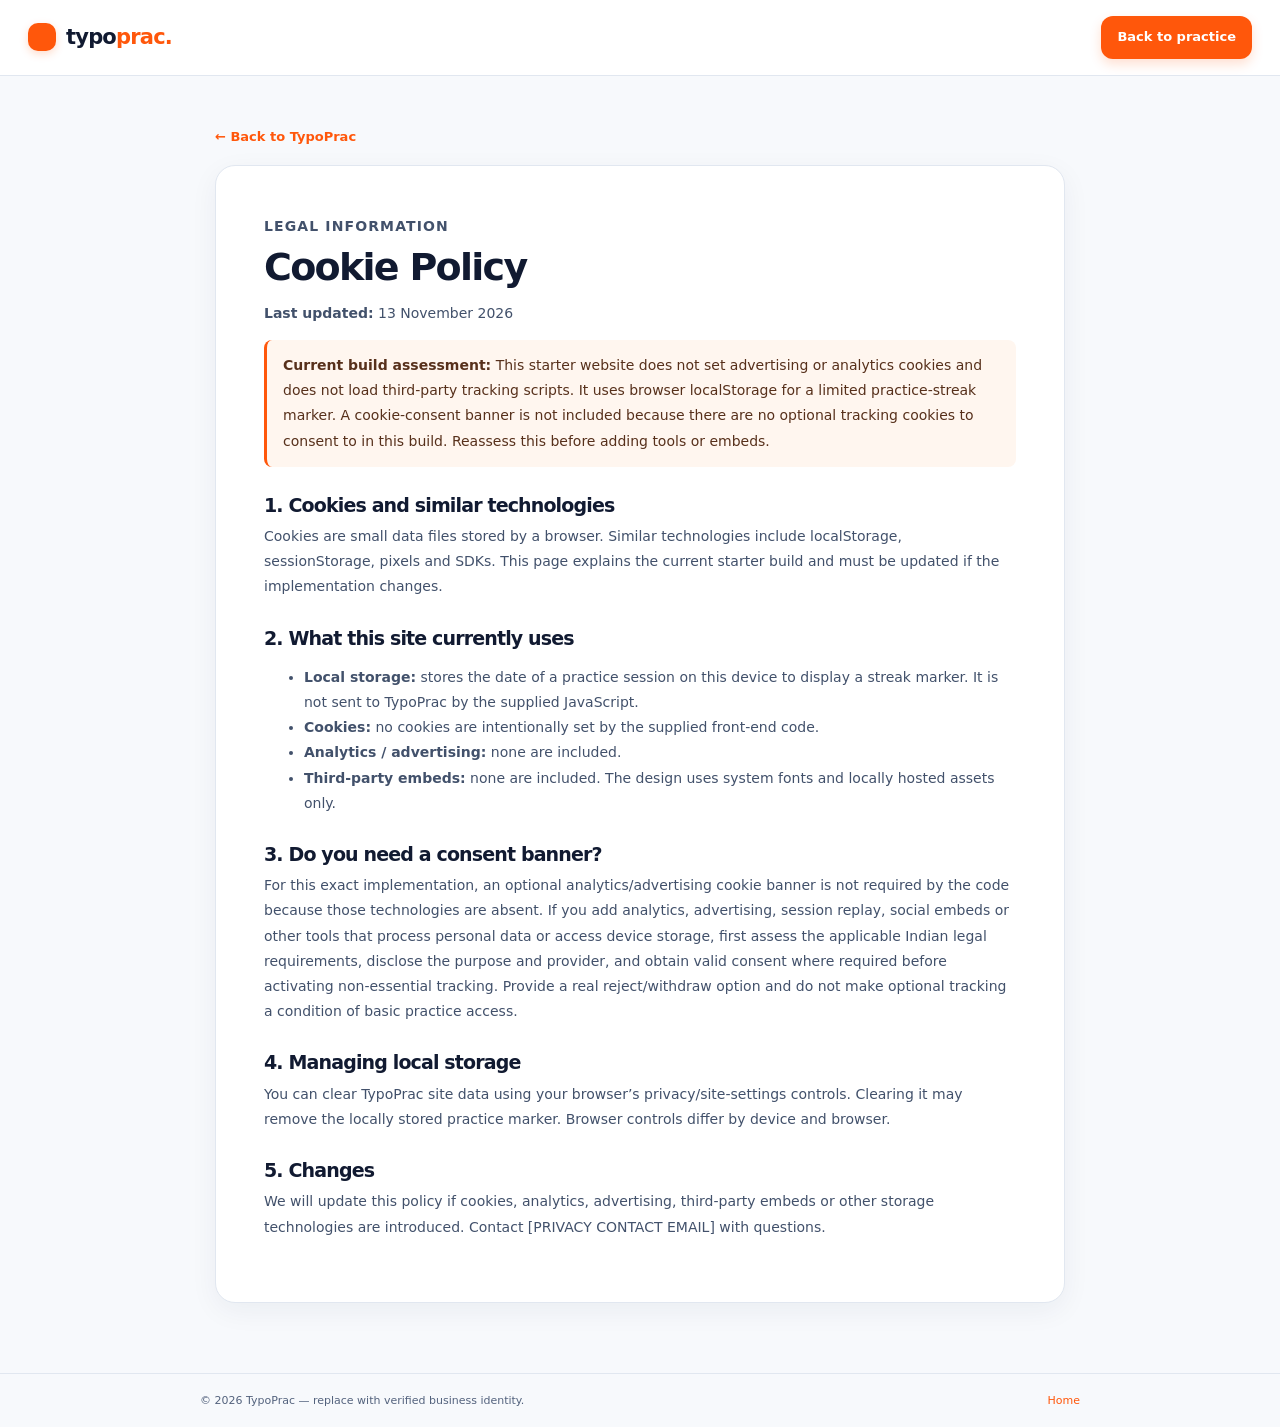
==== cookies.html @ a3bff286 "13 nov" ====
<!doctype html>
<html lang="en"><head><meta charset="utf-8"><meta name="viewport" content="width=device-width, initial-scale=1"><meta name="theme-color" content="#f7f9fc"><title>Cookie Policy — TypoPrac</title><link rel="stylesheet" href="css/styles.css"></head><body>
<header class="site-header"><div class="nav-wrap"><a class="brand" href="index.html"><span class="brand-mark" aria-hidden="true"></span><span>typo<span class="brand-orange">prac.</span></span></a><a class="button button-primary button-small" href="index.html#practice">Back to practice</a></div></header>
<main class="legal-main"><a class="legal-back" href="index.html">← Back to TypoPrac</a><article class="legal-card"><p class="eyebrow">Legal information</p><h1>Cookie Policy</h1><p><strong>Last updated:</strong> 13 November 2026</p>
<p class="legal-warning"><strong>Current build assessment:</strong> This starter website does not set advertising or analytics cookies and does not load third-party tracking scripts. It uses browser localStorage for a limited practice-streak marker. A cookie-consent banner is not included because there are no optional tracking cookies to consent to in this build. Reassess this before adding tools or embeds.</p>
<h2>1. Cookies and similar technologies</h2><p>Cookies are small data files stored by a browser. Similar technologies include localStorage, sessionStorage, pixels and SDKs. This page explains the current starter build and must be updated if the implementation changes.</p>
<h2>2. What this site currently uses</h2><ul><li><strong>Local storage:</strong> stores the date of a practice session on this device to display a streak marker. It is not sent to TypoPrac by the supplied JavaScript.</li><li><strong>Cookies:</strong> no cookies are intentionally set by the supplied front-end code.</li><li><strong>Analytics / advertising:</strong> none are included.</li><li><strong>Third-party embeds:</strong> none are included. The design uses system fonts and locally hosted assets only.</li></ul>
<h2>3. Do you need a consent banner?</h2><p>For this exact implementation, an optional analytics/advertising cookie banner is not required by the code because those technologies are absent. If you add analytics, advertising, session replay, social embeds or other tools that process personal data or access device storage, first assess the applicable Indian legal requirements, disclose the purpose and provider, and obtain valid consent where required before activating non-essential tracking. Provide a real reject/withdraw option and do not make optional tracking a condition of basic practice access.</p>
<h2>4. Managing local storage</h2><p>You can clear TypoPrac site data using your browser’s privacy/site-settings controls. Clearing it may remove the locally stored practice marker. Browser controls differ by device and browser.</p>
<h2>5. Changes</h2><p>We will update this policy if cookies, analytics, advertising, third-party embeds or other storage technologies are introduced. Contact [PRIVACY CONTACT EMAIL] with questions.</p></article></main>
<footer class="site-footer"><div class="footer-bottom"><span>© <span id="year">2026</span> TypoPrac — replace with verified business identity.</span><a href="index.html">Home</a></div></footer></body></html>
---- css/styles.css ----
:root{--ink:#111a31;--muted:#53627d;--orange:#ff570b;--orange-dark:#e94b05;--page:#f7f9fc;--surface:#fff;--line:#e1e7f0;--shadow:0 8px 28px rgba(22,37,66,.055);--radius:18px}
*{box-sizing:border-box}
html{scroll-behavior:smooth;scroll-padding-top:100px}
body{margin:0;background:var(--page);color:var(--ink);font-family:Inter,ui-sans-serif,system-ui,-apple-system,"Segoe UI",sans-serif;line-height:1.55}
a{color:inherit;text-decoration:none}
button,input,textarea{font:inherit}
button,a,input,textarea{outline-offset:3px}
:focus-visible{outline:3px solid #245fcb;outline-offset:3px}.quote-card:focus-within{outline:3px solid #245fcb;outline-offset:3px}
.skip-link{position:absolute;left:12px;top:-60px;background:#fff;padding:10px 14px;border-radius:8px;z-index:1000}.skip-link:focus{top:12px}
.sr-only{position:absolute;width:1px;height:1px;padding:0;margin:-1px;overflow:hidden;clip:rect(0,0,0,0);white-space:nowrap;border:0}
.site-header{height:76px;position:sticky;top:0;z-index:50;background:rgba(255,255,255,.96);backdrop-filter:blur(12px);border-bottom:1px solid var(--line)}
.nav-wrap{max-width:1500px;height:100%;margin:auto;padding:0 28px;display:flex;align-items:center;justify-content:space-between;gap:28px}
.brand{display:inline-flex;align-items:center;gap:10px;font-weight:900;font-size:21px;letter-spacing:-.8px;white-space:nowrap}.brand-mark{width:28px;height:28px;background:var(--orange);border-radius:10px;box-shadow:0 3px 8px #ff570b35}.brand-orange{color:var(--orange)}
.primary-nav{display:flex;align-items:center;gap:26px;font-size:13px;font-weight:650;color:#26334d}.primary-nav a:hover,.login-link:hover{color:var(--orange)}
.nav-actions{display:flex;align-items:center;gap:20px;font-size:13px;font-weight:700}.menu-toggle{display:none;background:#fff;border:1px solid var(--line);border-radius:10px;width:42px;height:42px;padding:10px;cursor:pointer}.menu-toggle span{display:block;height:2px;background:var(--ink);margin:4px 0;border-radius:4px}
.button{display:inline-flex;align-items:center;justify-content:center;gap:9px;border-radius:12px;padding:12px 18px;font-size:13px;font-weight:750;border:1px solid transparent;cursor:pointer;transition:transform .18s ease,box-shadow .18s ease,background .18s ease}.button:hover{transform:translateY(-1px)}.button-primary{background:var(--orange);color:white;box-shadow:0 5px 12px #ff570b30}.button-primary:hover{background:var(--orange-dark)}.button-outline{background:#fff;border-color:var(--line);color:var(--ink)}.button-small{padding:10px 15px}.button-large{padding:15px 25px}
.section-shell{width:min(100% - 40px,880px);margin-inline:auto}
.hero{padding-top:62px;padding-bottom:48px}.hero-heading{text-align:center;margin-bottom:30px}.eyebrow{display:block;color:var(--orange);font-size:11px;font-weight:800;letter-spacing:.08em;text-transform:uppercase;margin:0 0 7px}
h1,h2,h3,p{margin-top:0}h1,h2{letter-spacing:-.045em;line-height:1.12}h1{font-size:clamp(29px,4vw,42px);margin-bottom:12px;font-weight:900}.hero-subtitle{color:var(--muted);font-size:14px;margin:0}
.typing-area{max-width:690px;margin:auto}.stats-pills{display:flex;justify-content:flex-end;gap:9px;margin-bottom:10px}.stat-pill{display:inline-flex;align-items:center;gap:7px;background:#fff;border:1px solid var(--line);border-radius:99px;padding:5px 12px;font-size:11px;color:var(--muted)}.stat-pill i{width:6px;height:6px;border-radius:50%;background:var(--orange)}.stat-pill strong{color:var(--ink)}
.quote-card{background:#fff;border:1px solid var(--line);border-radius:22px;min-height:150px;padding:28px 34px;box-shadow:var(--shadow);position:relative}.quote-card p{font:600 20px/1.65 ui-monospace,SFMono-Regular,Consolas,monospace;letter-spacing:-.025em;margin:0;color:#17213a;min-height:66px}.quote-card p .correct{color:#16834a}.quote-card p .incorrect{color:#c62b2b;background:#ffe9e9;border-radius:3px}.quote-card p .current{border-bottom:2px solid var(--orange)}
#typing-input{position:absolute;inset:0;width:100%;height:100%;opacity:0;resize:none;cursor:text;border:0;pointer-events:auto}.typing-help{text-align:center;color:var(--muted);font:12px ui-monospace,monospace;margin:13px 0 20px}.typing-help kbd{font:inherit;border:1px solid var(--line);padding:3px 7px;border-radius:6px;background:#fff}
.typing-controls{display:flex;justify-content:center;flex-wrap:wrap;gap:10px}
.content-section{padding:12px 0 28px}.section-title{margin-bottom:18px}.section-title h2{font-size:clamp(25px,3.2vw,32px);margin:0 0 5px;font-weight:900}.section-note{font-size:12px;color:var(--muted);margin:8px 0 0}
.sandbox-card,.feature-card,.analytics-card,.leader-row,.achievement,.about-card,.cta-card{background:var(--surface);border:1px solid var(--line);box-shadow:var(--shadow)}
.sandbox-card{border-radius:16px;padding:22px 24px;display:flex;align-items:center;justify-content:space-between;gap:20px;margin-bottom:16px}.feature-icon{width:40px;height:40px;display:grid;place-items:center;border:1px solid var(--line);border-radius:11px;color:var(--orange);font-size:19px;margin-bottom:14px}.sandbox-card h3,.feature-card h3{font-size:14px;margin:0 0 5px}.sandbox-card p,.feature-card p{font-size:12px;color:var(--muted);margin:0 0 14px}.text-link{color:var(--orange);font-size:12px;font-weight:750}.feature-grid{display:grid;grid-template-columns:repeat(3,1fr);gap:16px}.feature-card{border-radius:16px;padding:20px;min-width:0}.choice-row{display:flex;flex-wrap:wrap;gap:6px;margin-top:22px}.choice{background:#fff;border:1px solid var(--line);border-radius:7px;padding:5px 10px;color:var(--ink);font-size:11px;font-weight:700;cursor:pointer}.choice.active,.choice[aria-pressed=true].active{background:var(--orange);color:#fff;border-color:var(--orange)}.custom-input{width:100%;height:38px;border:1px solid #cbd6e5;border-radius:10px;padding:0 12px;font-size:11px;margin-top:7px}.custom-submit{display:inline-block;margin-top:8px;background:none;border:0;padding:0;cursor:pointer}
.analytics-card{border-radius:20px;padding:24px 26px}.analytics-head{display:flex;justify-content:space-between;align-items:center;gap:12px}.analytics-head h3{font-size:16px;margin:0}.keyboard{border:1px solid var(--line);border-radius:14px;padding:14px;margin-top:8px;display:grid;gap:6px}.key-row{display:flex;gap:5px;justify-content:center}.key{min-width:0;flex:1;height:31px;border:1px solid #d8e0ec;border-radius:6px;display:grid;place-items:center;background:#fff;box-shadow:0 2px 0 #e5eaf1;font:10px ui-monospace,monospace;color:#26334d}.key-wide{flex:1.8}.key-space{flex:6}.key.expected{background:var(--orange);color:#fff;border-color:var(--orange);box-shadow:0 3px 8px #ff570b45}
.analytics-bottom{display:grid;grid-template-columns:1fr 1fr 1fr;gap:18px;margin-top:20px;align-items:center}.analytics-bottom>div{min-width:0}.mini-label{display:block;color:var(--muted);font-size:10px;font-weight:800;text-transform:uppercase;letter-spacing:.06em;margin-bottom:8px}.trend-line{height:22px;width:90px;display:inline-block;position:relative;vertical-align:middle;margin-right:10px}.trend-line:before{content:"";position:absolute;left:3px;right:4px;top:12px;height:3px;background:var(--orange);transform:rotate(-13deg);border-radius:9px}.analytics-bottom strong{font-size:12px}.big-number{font-size:23px!important}.progress-track{height:8px;background:#edf1f6;border-radius:99px;overflow:hidden;margin:8px 0}.progress-track span{display:block;width:0;height:100%;background:var(--orange);transition:width .2s}
.leaderboard-list{display:grid;gap:8px}.leader-row{border-radius:15px;min-height:75px;padding:13px 18px;display:flex;align-items:center;gap:13px}.rank{font-size:12px;font-weight:800;width:24px;height:24px;border:1px solid var(--line);border-radius:50%;display:grid;place-items:center}.avatar{width:34px;height:34px;border-radius:50%;display:grid;place-items:center;font-weight:800;color:#fff;font-size:13px}.avatar-one{background:#536d9d}.avatar-two{background:#a46c50}.avatar-three{background:#607d70}.leader-name{display:grid;gap:1px;flex:1}.leader-name strong{font-size:12px}.leader-name small,.leader-stat small{font-size:10px;color:var(--muted)}.leader-stat{text-align:center;min-width:62px;display:grid}.leader-stat strong{font-size:13px}.medal{color:var(--orange);font-size:18px}
.streak-grid{display:grid;grid-template-columns:repeat(4,1fr);gap:10px}.streak-day{background:#fff;border:1px solid var(--line);border-radius:13px;min-height:95px;display:grid;justify-items:center;align-content:center;gap:5px;box-shadow:var(--shadow)}.streak-day small{font-size:9px;color:var(--muted);font-weight:800}.streak-day span{font-size:20px}.streak-day strong{font-size:10px}.streak-day.done{border-color:#ffb58f;background:#fffaf7}
.achievement-grid{display:grid;grid-template-columns:repeat(3,1fr);gap:12px;margin-top:16px}.achievement{border-radius:14px;padding:16px;display:grid;position:relative;gap:3px}.achievement strong{font-size:12px}.achievement span{font-size:10px;color:var(--muted);padding-right:20px}.achievement b{position:absolute;right:15px;top:22px;color:var(--orange);font-size:20px}
.cta-card{margin-top:12px;margin-bottom:0;border-radius:22px;text-align:center;padding:38px 20px}.cta-card h2{font-size:32px;margin:0 0 6px}.cta-card h3{font-size:18px;margin-bottom:20px}.about-card{margin-top:0;margin-bottom:40px;padding:28px;border-radius:18px}.about-card h2{font-size:13px;letter-spacing:.07em}.about-card>p{font-size:12px;color:var(--muted);line-height:1.8}.footer-link-grid{border-top:1px solid var(--line);padding-top:22px;margin-top:20px;display:grid;grid-template-columns:repeat(4,1fr);gap:20px}.footer-link-grid>div{display:grid;align-content:start;gap:7px}.footer-link-grid h3{font-size:10px;text-transform:uppercase;margin:0 0 4px}.footer-link-grid a,.footer-link-grid span{font-size:11px;color:var(--muted)}.footer-link-grid a:hover{color:var(--orange)}.business-placeholder{line-height:1.5}.site-footer{border-top:1px solid var(--line);padding:18px 20px}.footer-bottom{width:min(100%,880px);margin:auto;display:flex;justify-content:space-between;gap:20px;color:var(--muted);font-size:11px}.footer-bottom a{color:var(--orange)}
/* Legal pages */
.legal-main{width:min(100% - 40px,850px);margin:48px auto 70px}.legal-card{background:#fff;border:1px solid var(--line);border-radius:20px;padding:clamp(22px,5vw,48px);box-shadow:var(--shadow)}.legal-card h1{font-size:clamp(28px,4vw,38px)}.legal-card h2{font-size:19px;margin:28px 0 8px}.legal-card p,.legal-card li{color:#42516b;font-size:14px;line-height:1.8}.legal-card .legal-warning{background:#fff6ef;border-left:3px solid var(--orange);padding:13px 16px;border-radius:8px;color:#57301b}.legal-back{display:inline-block;margin-bottom:18px;color:var(--orange);font-weight:700;font-size:13px}
@media(max-width:900px){.nav-wrap{gap:15px;padding:0 20px}.primary-nav{gap:14px;font-size:12px}.section-shell{width:min(100% - 32px,820px)}}
@media(max-width:700px){.site-header{height:68px}.nav-wrap{padding:0 16px}.menu-toggle{display:block;margin-left:auto}.nav-actions{gap:10px}.nav-actions .login-link{display:none}.primary-nav{display:none;position:absolute;top:67px;left:12px;right:12px;background:#fff;border:1px solid var(--line);border-radius:14px;padding:14px;box-shadow:var(--shadow);align-items:stretch;gap:0}.primary-nav.open{display:grid}.primary-nav a{padding:12px;border-bottom:1px solid #f0f2f6}.primary-nav a:last-child{border:0}.hero{padding-top:42px}.feature-grid{grid-template-columns:1fr 1fr}.feature-card:last-child{grid-column:1/-1}.analytics-card{padding:18px 14px}.analytics-head{align-items:flex-start;flex-direction:column}.analytics-bottom{grid-template-columns:1fr 1fr}.analytics-bottom>div:last-child{grid-column:1/-1}.footer-link-grid{grid-template-columns:1fr 1fr}}
@media(max-width:480px){.section-shell{width:calc(100% - 28px)}.brand{font-size:19px}.nav-actions .button{padding:9px 10px;font-size:11px}.hero{padding-top:34px;padding-bottom:35px}.hero-heading{margin-bottom:22px}.hero-subtitle{font-size:12px}.quote-card{padding:20px 18px;min-height:142px}.quote-card p{font-size:16px}.typing-controls{display:grid;grid-template-columns:1fr 1fr}.typing-controls .button:first-child{grid-column:1/-1}.typing-controls .button{padding:11px 9px;font-size:11px}.feature-grid{grid-template-columns:1fr}.feature-card:last-child{grid-column:auto}.sandbox-card{align-items:flex-start;flex-direction:column}.analytics-bottom{grid-template-columns:1fr 1fr}.keyboard{padding:8px 5px;gap:5px}.key-row{gap:3px}.key{height:27px;font-size:8px;border-radius:4px}.key-wide{flex:1.5}.key-space{flex:3}.streak-grid{grid-template-columns:repeat(2,1fr)}.achievement-grid{grid-template-columns:1fr}.leader-row{gap:8px;padding:12px 10px}.leader-stat{min-width:48px}.leader-stat small{font-size:9px}.leader-name strong{font-size:10px}.leader-name small{font-size:9px}.avatar{width:29px;height:29px}.rank{width:21px;height:21px;font-size:10px}.medal{display:none}.cta-card{padding:30px 15px}.cta-card h2{font-size:26px}.about-card{padding:20px}.footer-link-grid{gap:18px 12px}.footer-bottom{font-size:10px}.legal-main{width:calc(100% - 24px);margin:28px auto 45px}}
@media(prefers-reduced-motion:reduce){*,*::before,*::after{scroll-behavior:auto!important;transition:none!important;animation:none!important}}
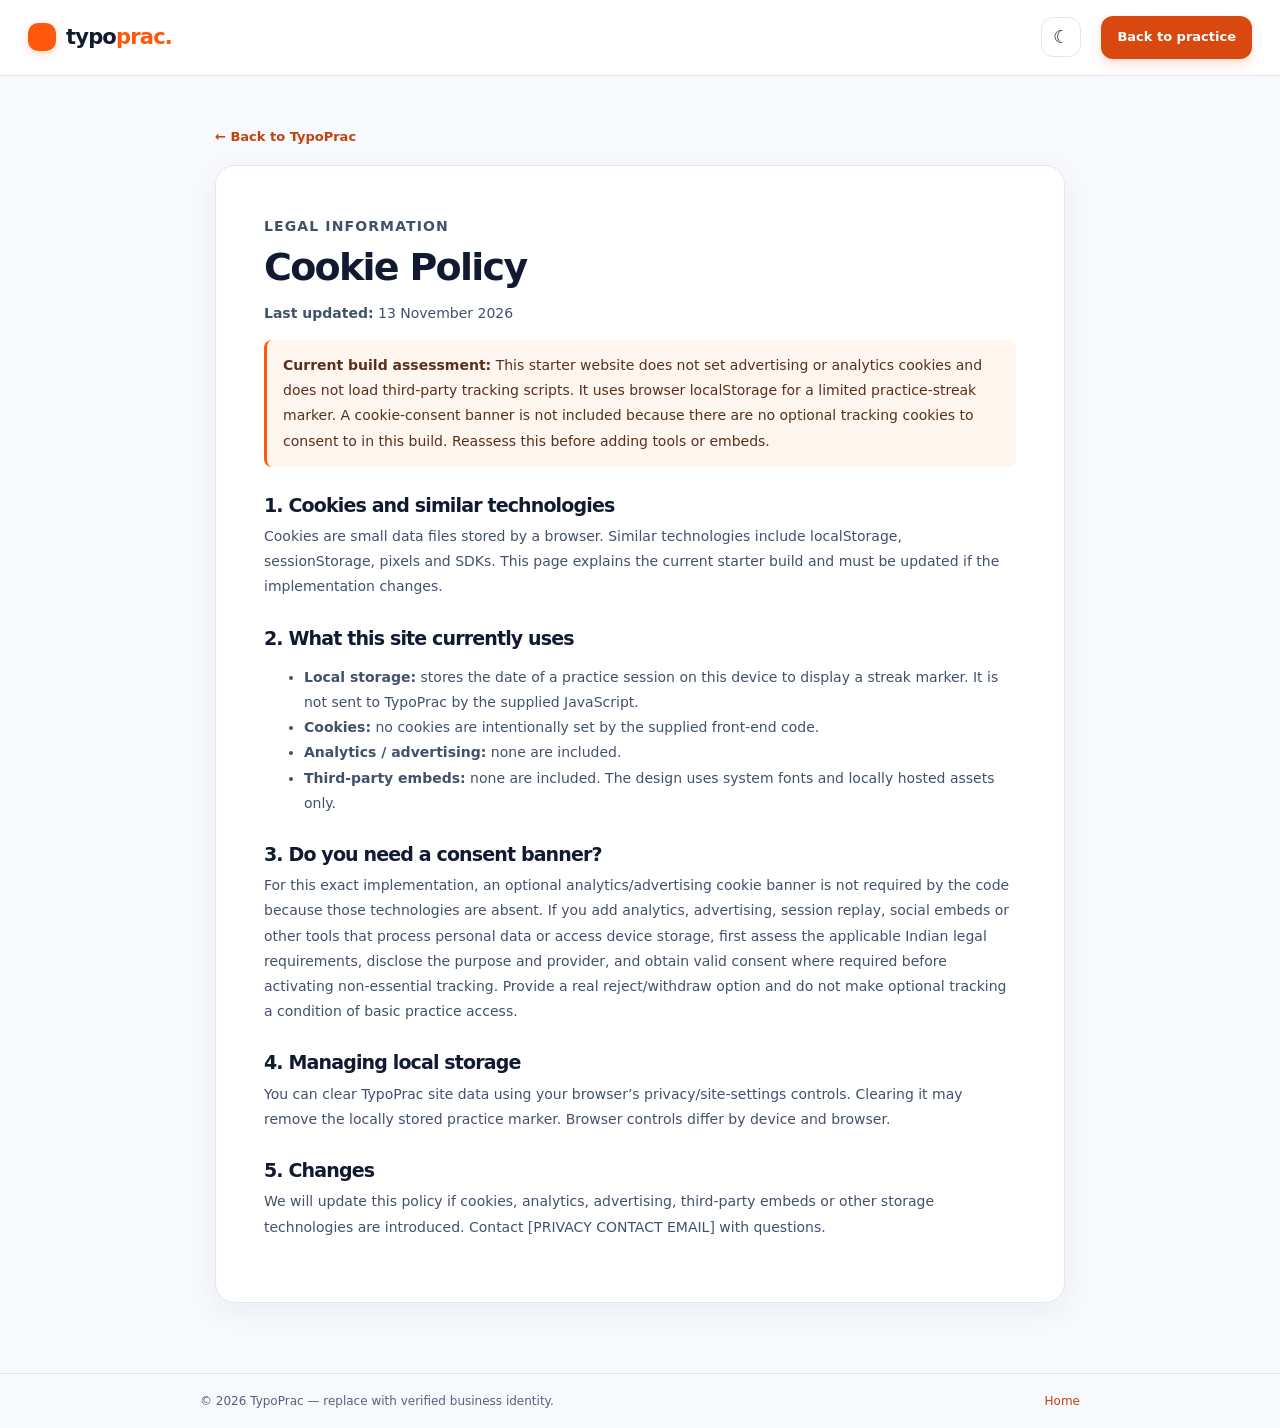
==== commit 1f00b92a: "13 nov" ====
--- a/cookies.html
+++ b/cookies.html
@@ -1,11 +1,68 @@
 <!doctype html>
-<html lang="en"><head><meta charset="utf-8"><meta name="viewport" content="width=device-width, initial-scale=1"><meta name="theme-color" content="#f7f9fc"><title>Cookie Policy — TypoPrac</title><link rel="stylesheet" href="css/styles.css"></head><body>
-<header class="site-header"><div class="nav-wrap"><a class="brand" href="index.html"><span class="brand-mark" aria-hidden="true"></span><span>typo<span class="brand-orange">prac.</span></span></a><a class="button button-primary button-small" href="index.html#practice">Back to practice</a></div></header>
-<main class="legal-main"><a class="legal-back" href="index.html">← Back to TypoPrac</a><article class="legal-card"><p class="eyebrow">Legal information</p><h1>Cookie Policy</h1><p><strong>Last updated:</strong> 13 November 2026</p>
-<p class="legal-warning"><strong>Current build assessment:</strong> This starter website does not set advertising or analytics cookies and does not load third-party tracking scripts. It uses browser localStorage for a limited practice-streak marker. A cookie-consent banner is not included because there are no optional tracking cookies to consent to in this build. Reassess this before adding tools or embeds.</p>
-<h2>1. Cookies and similar technologies</h2><p>Cookies are small data files stored by a browser. Similar technologies include localStorage, sessionStorage, pixels and SDKs. This page explains the current starter build and must be updated if the implementation changes.</p>
-<h2>2. What this site currently uses</h2><ul><li><strong>Local storage:</strong> stores the date of a practice session on this device to display a streak marker. It is not sent to TypoPrac by the supplied JavaScript.</li><li><strong>Cookies:</strong> no cookies are intentionally set by the supplied front-end code.</li><li><strong>Analytics / advertising:</strong> none are included.</li><li><strong>Third-party embeds:</strong> none are included. The design uses system fonts and locally hosted assets only.</li></ul>
-<h2>3. Do you need a consent banner?</h2><p>For this exact implementation, an optional analytics/advertising cookie banner is not required by the code because those technologies are absent. If you add analytics, advertising, session replay, social embeds or other tools that process personal data or access device storage, first assess the applicable Indian legal requirements, disclose the purpose and provider, and obtain valid consent where required before activating non-essential tracking. Provide a real reject/withdraw option and do not make optional tracking a condition of basic practice access.</p>
-<h2>4. Managing local storage</h2><p>You can clear TypoPrac site data using your browser’s privacy/site-settings controls. Clearing it may remove the locally stored practice marker. Browser controls differ by device and browser.</p>
-<h2>5. Changes</h2><p>We will update this policy if cookies, analytics, advertising, third-party embeds or other storage technologies are introduced. Contact [PRIVACY CONTACT EMAIL] with questions.</p></article></main>
-<footer class="site-footer"><div class="footer-bottom"><span>© <span id="year">2026</span> TypoPrac — replace with verified business identity.</span><a href="index.html">Home</a></div></footer></body></html>+<html lang="en">
+
+<head>
+    <meta charset="utf-8">
+    <meta name="viewport" content="width=device-width, initial-scale=1">
+    <meta name="theme-color" content="#f7f9fc">
+    <title>Cookie Policy — TypoPrac</title>
+    <link rel="stylesheet" href="css/styles.css">
+    <meta name="color-scheme" content="light dark">
+    <script>(function () { var t = null; try { t = localStorage.getItem("typoprac-theme") } catch (e) { } if (t !== "dark" && t !== "light") t = window.matchMedia && matchMedia("(prefers-color-scheme: dark)").matches ? "dark" : "light"; document.documentElement.setAttribute("data-theme", t) })();</script>
+</head>
+
+<body>
+    <header class="site-header">
+        <div class="nav-wrap"><a class="brand" href="index.html"><span class="brand-mark"
+                    aria-hidden="true"></span><span>typo<span class="brand-orange">prac.</span></span></a>
+            <div class="nav-actions"><button class="theme-toggle" id="theme-toggle" type="button" aria-pressed="false"
+                    aria-label="Switch to dark mode"><span aria-hidden="true">☾</span></button><a
+                    class="button button-primary button-small" href="index.html#practice">Back to practice</a></div>
+        </div>
+    </header>
+    <main class="legal-main"><a class="legal-back" href="index.html">← Back to TypoPrac</a>
+        <article class="legal-card">
+            <p class="eyebrow">Legal information</p>
+            <h1>Cookie Policy</h1>
+            <p><strong>Last updated:</strong> 13 November 2026</p>
+            <p class="legal-warning"><strong>Current build assessment:</strong> This starter website does not set
+                advertising or analytics cookies and does not load third-party tracking scripts. It uses browser
+                localStorage for a limited practice-streak marker. A cookie-consent banner is not included because there
+                are no optional tracking cookies to consent to in this build. Reassess this before adding tools or
+                embeds.</p>
+            <h2>1. Cookies and similar technologies</h2>
+            <p>Cookies are small data files stored by a browser. Similar technologies include localStorage,
+                sessionStorage, pixels and SDKs. This page explains the current starter build and must be updated if the
+                implementation changes.</p>
+            <h2>2. What this site currently uses</h2>
+            <ul>
+                <li><strong>Local storage:</strong> stores the date of a practice session on this device to display a
+                    streak marker. It is not sent to TypoPrac by the supplied JavaScript.</li>
+                <li><strong>Cookies:</strong> no cookies are intentionally set by the supplied front-end code.</li>
+                <li><strong>Analytics / advertising:</strong> none are included.</li>
+                <li><strong>Third-party embeds:</strong> none are included. The design uses system fonts and locally
+                    hosted assets only.</li>
+            </ul>
+            <h2>3. Do you need a consent banner?</h2>
+            <p>For this exact implementation, an optional analytics/advertising cookie banner is not required by the
+                code because those technologies are absent. If you add analytics, advertising, session replay, social
+                embeds or other tools that process personal data or access device storage, first assess the applicable
+                Indian legal requirements, disclose the purpose and provider, and obtain valid consent where required
+                before activating non-essential tracking. Provide a real reject/withdraw option and do not make optional
+                tracking a condition of basic practice access.</p>
+            <h2>4. Managing local storage</h2>
+            <p>You can clear TypoPrac site data using your browser’s privacy/site-settings controls. Clearing it may
+                remove the locally stored practice marker. Browser controls differ by device and browser.</p>
+            <h2>5. Changes</h2>
+            <p>We will update this policy if cookies, analytics, advertising, third-party embeds or other storage
+                technologies are introduced. Contact [PRIVACY CONTACT EMAIL] with questions.</p>
+        </article>
+    </main>
+    <footer class="site-footer">
+        <div class="footer-bottom"><span>© <span id="year">2026</span> TypoPrac — replace with verified business
+                identity.</span><a href="index.html">Home</a></div>
+    </footer>
+    <script>(function () { var r = document.documentElement, b = document.getElementById("theme-toggle"); function a(t) { r.setAttribute("data-theme", t); var m = document.querySelector('meta[name="theme-color"]'); if (m) m.setAttribute("content", t === "dark" ? "#12161f" : "#f7f9fc"); b.setAttribute("aria-pressed", String(t === "dark")); b.setAttribute("aria-label", t === "dark" ? "Switch to light mode" : "Switch to dark mode"); b.firstElementChild.textContent = t === "dark" ? "☀" : "☾" } a(r.getAttribute("data-theme") === "dark" ? "dark" : "light"); b.addEventListener("click", function () { var n = r.getAttribute("data-theme") === "dark" ? "light" : "dark"; a(n); try { localStorage.setItem("typoprac-theme", n) } catch (e) { } }) })();</script>
+</body>
+
+</html>
--- a/css/styles.css
+++ b/css/styles.css
@@ -1,38 +1,184 @@
-:root{--ink:#111a31;--muted:#53627d;--orange:#ff570b;--orange-dark:#e94b05;--page:#f7f9fc;--surface:#fff;--line:#e1e7f0;--shadow:0 8px 28px rgba(22,37,66,.055);--radius:18px}
+:root{--ink:#111a31;--muted:#53627d;--orange:#ff570b;--orange-dark:#e94b05;--orange-text:#c2410c;--orange-btn:#d9480f;--orange-btn-hover:#bf3f0b;--page:#f7f9fc;--surface:#fff;--line:#e1e7f0;--shadow:0 8px 28px rgba(22,37,66,.055);--radius:18px}
 *{box-sizing:border-box}
+[hidden]{display:none!important}
 html{scroll-behavior:smooth;scroll-padding-top:100px}
 body{margin:0;background:var(--page);color:var(--ink);font-family:Inter,ui-sans-serif,system-ui,-apple-system,"Segoe UI",sans-serif;line-height:1.55}
 a{color:inherit;text-decoration:none}
 button,input,textarea{font:inherit}
 button,a,input,textarea{outline-offset:3px}
-:focus-visible{outline:3px solid #245fcb;outline-offset:3px}.quote-card:focus-within{outline:3px solid #245fcb;outline-offset:3px}
-.skip-link{position:absolute;left:12px;top:-60px;background:#fff;padding:10px 14px;border-radius:8px;z-index:1000}.skip-link:focus{top:12px}
+:focus-visible{outline:3px solid #245fcb;outline-offset:3px}
+.quote-card:focus-within{outline:3px solid #245fcb;outline-offset:3px}
+.skip-link{position:absolute;left:12px;top:-60px;background:#fff;padding:10px 14px;border-radius:8px;z-index:1000}
+.skip-link:focus{top:12px}
 .sr-only{position:absolute;width:1px;height:1px;padding:0;margin:-1px;overflow:hidden;clip:rect(0,0,0,0);white-space:nowrap;border:0}
 .site-header{height:76px;position:sticky;top:0;z-index:50;background:rgba(255,255,255,.96);backdrop-filter:blur(12px);border-bottom:1px solid var(--line)}
 .nav-wrap{max-width:1500px;height:100%;margin:auto;padding:0 28px;display:flex;align-items:center;justify-content:space-between;gap:28px}
-.brand{display:inline-flex;align-items:center;gap:10px;font-weight:900;font-size:21px;letter-spacing:-.8px;white-space:nowrap}.brand-mark{width:28px;height:28px;background:var(--orange);border-radius:10px;box-shadow:0 3px 8px #ff570b35}.brand-orange{color:var(--orange)}
-.primary-nav{display:flex;align-items:center;gap:26px;font-size:13px;font-weight:650;color:#26334d}.primary-nav a:hover,.login-link:hover{color:var(--orange)}
-.nav-actions{display:flex;align-items:center;gap:20px;font-size:13px;font-weight:700}.menu-toggle{display:none;background:#fff;border:1px solid var(--line);border-radius:10px;width:42px;height:42px;padding:10px;cursor:pointer}.menu-toggle span{display:block;height:2px;background:var(--ink);margin:4px 0;border-radius:4px}
-.button{display:inline-flex;align-items:center;justify-content:center;gap:9px;border-radius:12px;padding:12px 18px;font-size:13px;font-weight:750;border:1px solid transparent;cursor:pointer;transition:transform .18s ease,box-shadow .18s ease,background .18s ease}.button:hover{transform:translateY(-1px)}.button-primary{background:var(--orange);color:white;box-shadow:0 5px 12px #ff570b30}.button-primary:hover{background:var(--orange-dark)}.button-outline{background:#fff;border-color:var(--line);color:var(--ink)}.button-small{padding:10px 15px}.button-large{padding:15px 25px}
+.brand{display:inline-flex;align-items:center;gap:10px;font-weight:900;font-size:21px;letter-spacing:-.8px;white-space:nowrap}
+.brand-mark{width:28px;height:28px;background:var(--orange);border-radius:10px;box-shadow:0 3px 8px #ff570b35}
+.brand-orange{color:var(--orange)}
+.primary-nav{display:flex;align-items:center;gap:26px;font-size:13px;font-weight:650;color:#26334d}
+.primary-nav a:hover,.login-link:hover{color:var(--orange-text)}
+.nav-actions{display:flex;align-items:center;gap:20px;font-size:13px;font-weight:700}
+.menu-toggle{display:none;background:#fff;border:1px solid var(--line);border-radius:10px;width:42px;height:42px;padding:10px;cursor:pointer}
+.menu-toggle span{display:block;height:2px;background:var(--ink);margin:4px 0;border-radius:4px}
+.theme-toggle{width:40px;height:40px;display:grid;place-items:center;padding:0;border:1px solid var(--line);border-radius:12px;background:var(--surface);color:var(--ink);font-size:18px;line-height:1;cursor:pointer}
+.theme-toggle:hover{border-color:var(--orange);color:var(--orange-text)}
+.button{display:inline-flex;align-items:center;justify-content:center;gap:9px;border-radius:12px;padding:12px 18px;font-size:13px;font-weight:750;border:1px solid transparent;cursor:pointer;transition:transform .18s ease,box-shadow .18s ease,background .18s ease}
+.button:hover{transform:translateY(-1px)}
+.button-primary{background:var(--orange-btn);color:#fff;box-shadow:0 5px 12px #ff570b30}
+.button-primary:hover{background:var(--orange-btn-hover)}
+.button-outline{background:#fff;border-color:var(--line);color:var(--ink)}
+.button-small{padding:10px 15px}
+.button-large{padding:15px 25px}
 .section-shell{width:min(100% - 40px,880px);margin-inline:auto}
-.hero{padding-top:62px;padding-bottom:48px}.hero-heading{text-align:center;margin-bottom:30px}.eyebrow{display:block;color:var(--orange);font-size:11px;font-weight:800;letter-spacing:.08em;text-transform:uppercase;margin:0 0 7px}
-h1,h2,h3,p{margin-top:0}h1,h2{letter-spacing:-.045em;line-height:1.12}h1{font-size:clamp(29px,4vw,42px);margin-bottom:12px;font-weight:900}.hero-subtitle{color:var(--muted);font-size:14px;margin:0}
-.typing-area{max-width:690px;margin:auto}.stats-pills{display:flex;justify-content:flex-end;gap:9px;margin-bottom:10px}.stat-pill{display:inline-flex;align-items:center;gap:7px;background:#fff;border:1px solid var(--line);border-radius:99px;padding:5px 12px;font-size:11px;color:var(--muted)}.stat-pill i{width:6px;height:6px;border-radius:50%;background:var(--orange)}.stat-pill strong{color:var(--ink)}
-.quote-card{background:#fff;border:1px solid var(--line);border-radius:22px;min-height:150px;padding:28px 34px;box-shadow:var(--shadow);position:relative}.quote-card p{font:600 20px/1.65 ui-monospace,SFMono-Regular,Consolas,monospace;letter-spacing:-.025em;margin:0;color:#17213a;min-height:66px}.quote-card p .correct{color:#16834a}.quote-card p .incorrect{color:#c62b2b;background:#ffe9e9;border-radius:3px}.quote-card p .current{border-bottom:2px solid var(--orange)}
-#typing-input{position:absolute;inset:0;width:100%;height:100%;opacity:0;resize:none;cursor:text;border:0;pointer-events:auto}.typing-help{text-align:center;color:var(--muted);font:12px ui-monospace,monospace;margin:13px 0 20px}.typing-help kbd{font:inherit;border:1px solid var(--line);padding:3px 7px;border-radius:6px;background:#fff}
+.hero{padding-top:62px;padding-bottom:48px}
+.hero-heading{text-align:center;margin-bottom:30px}
+.eyebrow{display:block;color:var(--orange-text);font-size:11px;font-weight:800;letter-spacing:.08em;text-transform:uppercase;margin:0 0 7px}
+h1,h2,h3,p{margin-top:0}
+h1,h2{letter-spacing:-.045em;line-height:1.12}
+h1{font-size:clamp(29px,4vw,42px);margin-bottom:12px;font-weight:900}
+.hero-subtitle{color:var(--muted);font-size:14px;margin:0}
+.typing-area{max-width:690px;margin:auto}
+.stats-pills{display:flex;justify-content:flex-end;gap:9px;margin-bottom:10px}
+.stat-pill{display:inline-flex;align-items:center;gap:7px;background:#fff;border:1px solid var(--line);border-radius:99px;padding:5px 12px;font-size:12px;color:var(--muted)}
+.stat-pill i{width:6px;height:6px;border-radius:50%;background:var(--orange)}
+.stat-pill strong{color:var(--ink)}
+.quote-card{background:#fff;border:1px solid var(--line);border-radius:22px;min-height:150px;padding:28px 34px;box-shadow:var(--shadow);position:relative}
+.quote-card p{font:600 20px/1.65 ui-monospace,SFMono-Regular,Consolas,monospace;letter-spacing:-.025em;margin:0;color:#17213a;min-height:66px}
+.quote-card p .correct{color:#16834a}
+.quote-card p .incorrect{color:#c62b2b;background:#ffe9e9;border-radius:3px}
+.quote-card p .current{border-bottom:2px solid var(--orange)}
+#typing-input{position:absolute;inset:0;width:100%;height:100%;opacity:0;resize:none;cursor:text;border:0;pointer-events:auto}
+.typing-help{text-align:center;color:var(--muted);font:12px ui-monospace,monospace;margin:13px 0 20px}
+.typing-help kbd{font:inherit;border:1px solid var(--line);padding:3px 7px;border-radius:6px;background:#fff}
 .typing-controls{display:flex;justify-content:center;flex-wrap:wrap;gap:10px}
-.content-section{padding:12px 0 28px}.section-title{margin-bottom:18px}.section-title h2{font-size:clamp(25px,3.2vw,32px);margin:0 0 5px;font-weight:900}.section-note{font-size:12px;color:var(--muted);margin:8px 0 0}
-.sandbox-card,.feature-card,.analytics-card,.leader-row,.achievement,.about-card,.cta-card{background:var(--surface);border:1px solid var(--line);box-shadow:var(--shadow)}
-.sandbox-card{border-radius:16px;padding:22px 24px;display:flex;align-items:center;justify-content:space-between;gap:20px;margin-bottom:16px}.feature-icon{width:40px;height:40px;display:grid;place-items:center;border:1px solid var(--line);border-radius:11px;color:var(--orange);font-size:19px;margin-bottom:14px}.sandbox-card h3,.feature-card h3{font-size:14px;margin:0 0 5px}.sandbox-card p,.feature-card p{font-size:12px;color:var(--muted);margin:0 0 14px}.text-link{color:var(--orange);font-size:12px;font-weight:750}.feature-grid{display:grid;grid-template-columns:repeat(3,1fr);gap:16px}.feature-card{border-radius:16px;padding:20px;min-width:0}.choice-row{display:flex;flex-wrap:wrap;gap:6px;margin-top:22px}.choice{background:#fff;border:1px solid var(--line);border-radius:7px;padding:5px 10px;color:var(--ink);font-size:11px;font-weight:700;cursor:pointer}.choice.active,.choice[aria-pressed=true].active{background:var(--orange);color:#fff;border-color:var(--orange)}.custom-input{width:100%;height:38px;border:1px solid #cbd6e5;border-radius:10px;padding:0 12px;font-size:11px;margin-top:7px}.custom-submit{display:inline-block;margin-top:8px;background:none;border:0;padding:0;cursor:pointer}
-.analytics-card{border-radius:20px;padding:24px 26px}.analytics-head{display:flex;justify-content:space-between;align-items:center;gap:12px}.analytics-head h3{font-size:16px;margin:0}.keyboard{border:1px solid var(--line);border-radius:14px;padding:14px;margin-top:8px;display:grid;gap:6px}.key-row{display:flex;gap:5px;justify-content:center}.key{min-width:0;flex:1;height:31px;border:1px solid #d8e0ec;border-radius:6px;display:grid;place-items:center;background:#fff;box-shadow:0 2px 0 #e5eaf1;font:10px ui-monospace,monospace;color:#26334d}.key-wide{flex:1.8}.key-space{flex:6}.key.expected{background:var(--orange);color:#fff;border-color:var(--orange);box-shadow:0 3px 8px #ff570b45}
-.analytics-bottom{display:grid;grid-template-columns:1fr 1fr 1fr;gap:18px;margin-top:20px;align-items:center}.analytics-bottom>div{min-width:0}.mini-label{display:block;color:var(--muted);font-size:10px;font-weight:800;text-transform:uppercase;letter-spacing:.06em;margin-bottom:8px}.trend-line{height:22px;width:90px;display:inline-block;position:relative;vertical-align:middle;margin-right:10px}.trend-line:before{content:"";position:absolute;left:3px;right:4px;top:12px;height:3px;background:var(--orange);transform:rotate(-13deg);border-radius:9px}.analytics-bottom strong{font-size:12px}.big-number{font-size:23px!important}.progress-track{height:8px;background:#edf1f6;border-radius:99px;overflow:hidden;margin:8px 0}.progress-track span{display:block;width:0;height:100%;background:var(--orange);transition:width .2s}
-.leaderboard-list{display:grid;gap:8px}.leader-row{border-radius:15px;min-height:75px;padding:13px 18px;display:flex;align-items:center;gap:13px}.rank{font-size:12px;font-weight:800;width:24px;height:24px;border:1px solid var(--line);border-radius:50%;display:grid;place-items:center}.avatar{width:34px;height:34px;border-radius:50%;display:grid;place-items:center;font-weight:800;color:#fff;font-size:13px}.avatar-one{background:#536d9d}.avatar-two{background:#a46c50}.avatar-three{background:#607d70}.leader-name{display:grid;gap:1px;flex:1}.leader-name strong{font-size:12px}.leader-name small,.leader-stat small{font-size:10px;color:var(--muted)}.leader-stat{text-align:center;min-width:62px;display:grid}.leader-stat strong{font-size:13px}.medal{color:var(--orange);font-size:18px}
-.streak-grid{display:grid;grid-template-columns:repeat(4,1fr);gap:10px}.streak-day{background:#fff;border:1px solid var(--line);border-radius:13px;min-height:95px;display:grid;justify-items:center;align-content:center;gap:5px;box-shadow:var(--shadow)}.streak-day small{font-size:9px;color:var(--muted);font-weight:800}.streak-day span{font-size:20px}.streak-day strong{font-size:10px}.streak-day.done{border-color:#ffb58f;background:#fffaf7}
-.achievement-grid{display:grid;grid-template-columns:repeat(3,1fr);gap:12px;margin-top:16px}.achievement{border-radius:14px;padding:16px;display:grid;position:relative;gap:3px}.achievement strong{font-size:12px}.achievement span{font-size:10px;color:var(--muted);padding-right:20px}.achievement b{position:absolute;right:15px;top:22px;color:var(--orange);font-size:20px}
-.cta-card{margin-top:12px;margin-bottom:0;border-radius:22px;text-align:center;padding:38px 20px}.cta-card h2{font-size:32px;margin:0 0 6px}.cta-card h3{font-size:18px;margin-bottom:20px}.about-card{margin-top:0;margin-bottom:40px;padding:28px;border-radius:18px}.about-card h2{font-size:13px;letter-spacing:.07em}.about-card>p{font-size:12px;color:var(--muted);line-height:1.8}.footer-link-grid{border-top:1px solid var(--line);padding-top:22px;margin-top:20px;display:grid;grid-template-columns:repeat(4,1fr);gap:20px}.footer-link-grid>div{display:grid;align-content:start;gap:7px}.footer-link-grid h3{font-size:10px;text-transform:uppercase;margin:0 0 4px}.footer-link-grid a,.footer-link-grid span{font-size:11px;color:var(--muted)}.footer-link-grid a:hover{color:var(--orange)}.business-placeholder{line-height:1.5}.site-footer{border-top:1px solid var(--line);padding:18px 20px}.footer-bottom{width:min(100%,880px);margin:auto;display:flex;justify-content:space-between;gap:20px;color:var(--muted);font-size:11px}.footer-bottom a{color:var(--orange)}
+.result-card{margin-top:22px;padding:22px;border:1px solid var(--line);border-radius:18px;background:var(--surface);box-shadow:var(--shadow);text-align:center}
+.result-card:focus{outline:3px solid #245fcb;outline-offset:3px}
+.result-card h2{font-size:18px;margin:0 0 14px}
+.result-grid{display:grid;grid-template-columns:repeat(4,1fr);gap:12px}
+.result-grid div{display:grid;gap:2px}
+.result-grid strong{font-size:26px;letter-spacing:-.03em}
+.result-card p{color:var(--muted);font-size:13px;margin:14px 0}
+.result-actions{display:flex;justify-content:center;flex-wrap:wrap;gap:10px}
+.content-section{padding:12px 0 28px}
+.section-title{margin-bottom:18px}
+.section-title h2{font-size:clamp(25px,3.2vw,32px);margin:0 0 5px;font-weight:900}
+.section-note{font-size:13px;color:var(--muted);margin:8px 0 0}
+.feature-card,.analytics-card,.leader-row,.achievement,.about-card,.cta-card{background:var(--surface);border:1px solid var(--line);box-shadow:var(--shadow)}
+.feature-icon{width:40px;height:40px;display:grid;place-items:center;border:1px solid var(--line);border-radius:11px;color:var(--orange);font-size:19px;margin-bottom:14px}
+.feature-card h3{font-size:14px;margin:0 0 5px}
+.feature-card p{font-size:13px;color:var(--muted);margin:0 0 14px}
+.text-link{color:var(--orange-text);font-size:12px;font-weight:750}
+.feature-grid{display:grid;grid-template-columns:repeat(3,1fr);gap:16px}
+.feature-card{border-radius:16px;padding:20px;min-width:0}
+.choice-row{display:flex;flex-wrap:wrap;gap:6px;margin-top:22px}
+.choice{background:#fff;border:1px solid var(--line);border-radius:7px;padding:5px 10px;color:var(--ink);font-size:12px;font-weight:700;cursor:pointer}
+.choice.active,.choice[aria-pressed=true].active{background:var(--orange-btn);color:#fff;border-color:var(--orange-btn)}
+.custom-input{width:100%;height:38px;border:1px solid #cbd6e5;border-radius:10px;padding:0 12px;font-size:13px;margin-top:7px}
+.custom-submit{display:inline-block;margin-top:8px;background:none;border:0;padding:0;cursor:pointer}
+.analytics-card{border-radius:20px;padding:24px 26px}
+.analytics-head{display:flex;justify-content:space-between;align-items:center;gap:12px}
+.analytics-head h3{font-size:16px;margin:0}
+.keyboard{border:1px solid var(--line);border-radius:14px;padding:14px;margin-top:8px;display:grid;gap:6px}
+.key-row{display:flex;gap:5px;justify-content:center}
+.key{min-width:0;flex:1;height:31px;border:1px solid #d8e0ec;border-radius:6px;display:grid;place-items:center;background:#fff;box-shadow:0 2px 0 #e5eaf1;font:10px ui-monospace,monospace;color:#26334d}
+.key-wide{flex:1.8}
+.key-space{flex:6}
+.key.expected{background:var(--orange);color:#fff;border-color:var(--orange);box-shadow:0 3px 8px #ff570b45}
+.analytics-bottom{display:grid;grid-template-columns:1fr 1fr 1fr;gap:18px;margin-top:20px;align-items:center}
+.analytics-bottom>div{min-width:0}
+.mini-label{display:block;color:var(--muted);font-size:11px;font-weight:800;text-transform:uppercase;letter-spacing:.06em;margin-bottom:8px}
+.analytics-bottom strong{font-size:12px}
+.big-number{font-size:23px!important}
+.progress-track{height:8px;background:#edf1f6;border-radius:99px;overflow:hidden;margin:8px 0}
+.progress-track span{display:block;width:0;height:100%;background:var(--orange);transition:width .2s}
+.leaderboard-list{display:grid;gap:8px}
+.leader-row{border-radius:15px;min-height:75px;padding:13px 18px;display:flex;align-items:center;gap:13px}
+.leader-you{border-color:#ffb58f}
+.rank{font-size:12px;font-weight:800;width:24px;height:24px;border:1px solid var(--line);border-radius:50%;display:grid;place-items:center}
+.avatar{width:34px;height:34px;border-radius:50%;display:grid;place-items:center;font-weight:800;color:#fff;font-size:13px}
+.avatar-one{background:#536d9d}
+.avatar-two{background:#a46c50}
+.avatar-three{background:#607d70}
+.avatar-you{background:var(--orange-btn)}
+.leader-name{display:grid;gap:1px;flex:1}
+.leader-name strong{font-size:12px}
+.leader-name small,.leader-stat small{font-size:11px;color:var(--muted)}
+.leader-stat{text-align:center;min-width:62px;display:grid}
+.leader-stat strong{font-size:13px}
+.medal{color:var(--orange-text);font-size:18px}
+.streak-summary{font-size:14px;font-weight:650;margin:0 0 14px}
+.streak-grid{display:grid;grid-template-columns:repeat(4,1fr);gap:10px}
+.streak-day{background:#fff;border:1px solid var(--line);border-radius:13px;min-height:95px;display:grid;justify-items:center;align-content:center;gap:5px;box-shadow:var(--shadow)}
+.streak-day small{font-size:11px;color:var(--muted);font-weight:800}
+.streak-day span{font-size:20px}
+.streak-day strong{font-size:12px}
+.streak-day.done{border-color:#ffb58f;background:#fffaf7}
+.achievement-grid{display:grid;grid-template-columns:repeat(3,1fr);gap:12px;margin-top:16px}
+.achievement{border-radius:14px;padding:16px;display:grid;position:relative;gap:3px}
+.achievement strong{font-size:12px}
+.achievement span{font-size:12px;color:var(--muted);padding-right:20px}
+.achievement b{position:absolute;right:15px;top:22px;color:var(--orange-text);font-size:20px}
+.achievement:not(.unlocked) b{opacity:.35}
+.achievement.unlocked{border-color:#ffb58f;background:#fffaf7}
+.cta-card{margin-top:12px;margin-bottom:0;border-radius:22px;text-align:center;padding:38px 20px}
+.cta-card h2{font-size:32px;margin:0 0 6px}
+.cta-card h3{font-size:18px;margin-bottom:20px}
+.about-card{margin-top:0;margin-bottom:40px;padding:28px;border-radius:18px}
+.about-card h2{font-size:13px;letter-spacing:.07em}
+.about-card>p{font-size:12px;color:var(--muted);line-height:1.8}
+.footer-link-grid{border-top:1px solid var(--line);padding-top:22px;margin-top:20px;display:grid;grid-template-columns:repeat(4,1fr);gap:20px}
+.footer-link-grid>div{display:grid;align-content:start;gap:7px}
+.footer-link-grid h3{font-size:10px;text-transform:uppercase;margin:0 0 4px}
+.footer-link-grid a,.footer-link-grid span{font-size:12px;color:var(--muted)}
+.footer-link-grid a:hover{color:var(--orange-text)}
+.business-placeholder{line-height:1.5}
+.site-footer{border-top:1px solid var(--line);padding:18px 20px}
+.footer-bottom{width:min(100%,880px);margin:auto;display:flex;justify-content:space-between;gap:20px;color:var(--muted);font-size:12px}
+.footer-bottom a{color:var(--orange-text)}
 /* Legal pages */
-.legal-main{width:min(100% - 40px,850px);margin:48px auto 70px}.legal-card{background:#fff;border:1px solid var(--line);border-radius:20px;padding:clamp(22px,5vw,48px);box-shadow:var(--shadow)}.legal-card h1{font-size:clamp(28px,4vw,38px)}.legal-card h2{font-size:19px;margin:28px 0 8px}.legal-card p,.legal-card li{color:#42516b;font-size:14px;line-height:1.8}.legal-card .legal-warning{background:#fff6ef;border-left:3px solid var(--orange);padding:13px 16px;border-radius:8px;color:#57301b}.legal-back{display:inline-block;margin-bottom:18px;color:var(--orange);font-weight:700;font-size:13px}
+.legal-main{width:min(100% - 40px,850px);margin:48px auto 70px}
+.legal-card{background:#fff;border:1px solid var(--line);border-radius:20px;padding:clamp(22px,5vw,48px);box-shadow:var(--shadow)}
+.legal-card h1{font-size:clamp(28px,4vw,38px)}
+.legal-card h2{font-size:19px;margin:28px 0 8px}
+.legal-card p,.legal-card li{color:#42516b;font-size:14px;line-height:1.8}
+.legal-card .legal-warning{background:#fff6ef;border-left:3px solid var(--orange);padding:13px 16px;border-radius:8px;color:#57301b}
+.legal-back{display:inline-block;margin-bottom:18px;color:var(--orange-text);font-weight:700;font-size:13px}
 @media(max-width:900px){.nav-wrap{gap:15px;padding:0 20px}.primary-nav{gap:14px;font-size:12px}.section-shell{width:min(100% - 32px,820px)}}
-@media(max-width:700px){.site-header{height:68px}.nav-wrap{padding:0 16px}.menu-toggle{display:block;margin-left:auto}.nav-actions{gap:10px}.nav-actions .login-link{display:none}.primary-nav{display:none;position:absolute;top:67px;left:12px;right:12px;background:#fff;border:1px solid var(--line);border-radius:14px;padding:14px;box-shadow:var(--shadow);align-items:stretch;gap:0}.primary-nav.open{display:grid}.primary-nav a{padding:12px;border-bottom:1px solid #f0f2f6}.primary-nav a:last-child{border:0}.hero{padding-top:42px}.feature-grid{grid-template-columns:1fr 1fr}.feature-card:last-child{grid-column:1/-1}.analytics-card{padding:18px 14px}.analytics-head{align-items:flex-start;flex-direction:column}.analytics-bottom{grid-template-columns:1fr 1fr}.analytics-bottom>div:last-child{grid-column:1/-1}.footer-link-grid{grid-template-columns:1fr 1fr}}
-@media(max-width:480px){.section-shell{width:calc(100% - 28px)}.brand{font-size:19px}.nav-actions .button{padding:9px 10px;font-size:11px}.hero{padding-top:34px;padding-bottom:35px}.hero-heading{margin-bottom:22px}.hero-subtitle{font-size:12px}.quote-card{padding:20px 18px;min-height:142px}.quote-card p{font-size:16px}.typing-controls{display:grid;grid-template-columns:1fr 1fr}.typing-controls .button:first-child{grid-column:1/-1}.typing-controls .button{padding:11px 9px;font-size:11px}.feature-grid{grid-template-columns:1fr}.feature-card:last-child{grid-column:auto}.sandbox-card{align-items:flex-start;flex-direction:column}.analytics-bottom{grid-template-columns:1fr 1fr}.keyboard{padding:8px 5px;gap:5px}.key-row{gap:3px}.key{height:27px;font-size:8px;border-radius:4px}.key-wide{flex:1.5}.key-space{flex:3}.streak-grid{grid-template-columns:repeat(2,1fr)}.achievement-grid{grid-template-columns:1fr}.leader-row{gap:8px;padding:12px 10px}.leader-stat{min-width:48px}.leader-stat small{font-size:9px}.leader-name strong{font-size:10px}.leader-name small{font-size:9px}.avatar{width:29px;height:29px}.rank{width:21px;height:21px;font-size:10px}.medal{display:none}.cta-card{padding:30px 15px}.cta-card h2{font-size:26px}.about-card{padding:20px}.footer-link-grid{gap:18px 12px}.footer-bottom{font-size:10px}.legal-main{width:calc(100% - 24px);margin:28px auto 45px}}
+@media(max-width:700px){
+.site-header{height:68px}.nav-wrap{padding:0 16px}.menu-toggle{display:block;margin-left:auto}.nav-actions{gap:10px}.nav-actions .login-link{display:none}
+.primary-nav{display:none;position:absolute;top:67px;left:12px;right:12px;background:#fff;border:1px solid var(--line);border-radius:14px;padding:14px;box-shadow:var(--shadow);align-items:stretch;gap:0}
+.primary-nav.open{display:grid}.primary-nav a{padding:12px;border-bottom:1px solid #f0f2f6}.primary-nav a:last-child{border:0}
+.hero{padding-top:42px}.feature-grid{grid-template-columns:1fr 1fr}.feature-card:last-child{grid-column:1/-1}
+.analytics-card{padding:18px 14px}.analytics-head{align-items:flex-start;flex-direction:column}
+.analytics-bottom{grid-template-columns:1fr 1fr}.analytics-bottom>div:last-child{grid-column:1/-1}
+.footer-link-grid{grid-template-columns:1fr 1fr}.result-grid{grid-template-columns:1fr 1fr}}
+@media(max-width:480px){
+.section-shell{width:calc(100% - 28px)}.brand{font-size:19px}.nav-actions .button{display:none}
+.hero{padding-top:34px;padding-bottom:35px}.hero-heading{margin-bottom:22px}.hero-subtitle{font-size:12px}
+.quote-card{padding:20px 18px;min-height:142px}.quote-card p{font-size:16px}
+.typing-controls{display:grid;grid-template-columns:1fr 1fr}.typing-controls .button:first-child{grid-column:1/-1}.typing-controls .button{padding:11px 9px;font-size:11px}
+.feature-grid{grid-template-columns:1fr}.feature-card:last-child{grid-column:auto}
+.analytics-bottom{grid-template-columns:1fr 1fr}
+.keyboard{padding:8px 5px;gap:5px}.key-row{gap:3px}.key{height:27px;font-size:8px;border-radius:4px}.key-wide{flex:1.5}.key-space{flex:3}
+.streak-grid{grid-template-columns:repeat(2,1fr)}.achievement-grid{grid-template-columns:1fr}
+.leader-row{gap:8px;padding:12px 10px}.leader-stat{min-width:48px}.leader-name strong{font-size:11px}.avatar{width:29px;height:29px}.rank{width:21px;height:21px;font-size:10px}.medal{display:none}
+.cta-card{padding:30px 15px}.cta-card h2{font-size:26px}.about-card{padding:20px}.footer-link-grid{gap:18px 12px}.footer-bottom{font-size:11px}
+.legal-main{width:calc(100% - 24px);margin:28px auto 45px}}
 @media(prefers-reduced-motion:reduce){*,*::before,*::after{scroll-behavior:auto!important;transition:none!important;animation:none!important}}
+/* Dark mode */
+:root[data-theme="dark"]{--ink:#eef1f7;--muted:#a3aec4;--page:#12161f;--surface:#1a2030;--line:#2c3547;--shadow:0 8px 28px rgba(0,0,0,.35);--orange-text:#ff8a50;color-scheme:dark}
+[data-theme="dark"] :focus-visible,[data-theme="dark"] .quote-card:focus-within,[data-theme="dark"] .result-card:focus{outline-color:#7aa7ff}
+[data-theme="dark"] .site-header{background:rgba(18,22,31,.94)}
+[data-theme="dark"] .skip-link,[data-theme="dark"] .menu-toggle,[data-theme="dark"] .button-outline,[data-theme="dark"] .stat-pill,[data-theme="dark"] .quote-card,[data-theme="dark"] .choice:not(.active),[data-theme="dark"] .typing-help kbd,[data-theme="dark"] .key:not(.expected),[data-theme="dark"] .streak-day,[data-theme="dark"] .legal-card{background:var(--surface)}
+[data-theme="dark"] .primary-nav,[data-theme="dark"] .quote-card p,[data-theme="dark"] .key{color:var(--ink)}
+[data-theme="dark"] .quote-card p .correct{color:#4ade80}
+[data-theme="dark"] .quote-card p .incorrect{color:#ff9a9a;background:#3a1f25}
+[data-theme="dark"] .custom-input{background:#12161f;color:var(--ink);border-color:#3a4560}
+[data-theme="dark"] .key:not(.expected){border-color:#3a4560;box-shadow:0 2px 0 #11151d}
+[data-theme="dark"] .progress-track{background:#2c3547}
+[data-theme="dark"] .streak-day.done,[data-theme="dark"] .achievement.unlocked{background:#2a2018;border-color:#8a4a22}
+[data-theme="dark"] .leader-you{border-color:#8a4a22}
+[data-theme="dark"] .legal-card p,[data-theme="dark"] .legal-card li{color:#c3cce0}
+[data-theme="dark"] .legal-card .legal-warning{background:#2a2018;color:#f3d9c8}
+@media(max-width:700px){[data-theme="dark"] .primary-nav{background:var(--surface)}[data-theme="dark"] .primary-nav a{border-bottom-color:var(--line)}}
